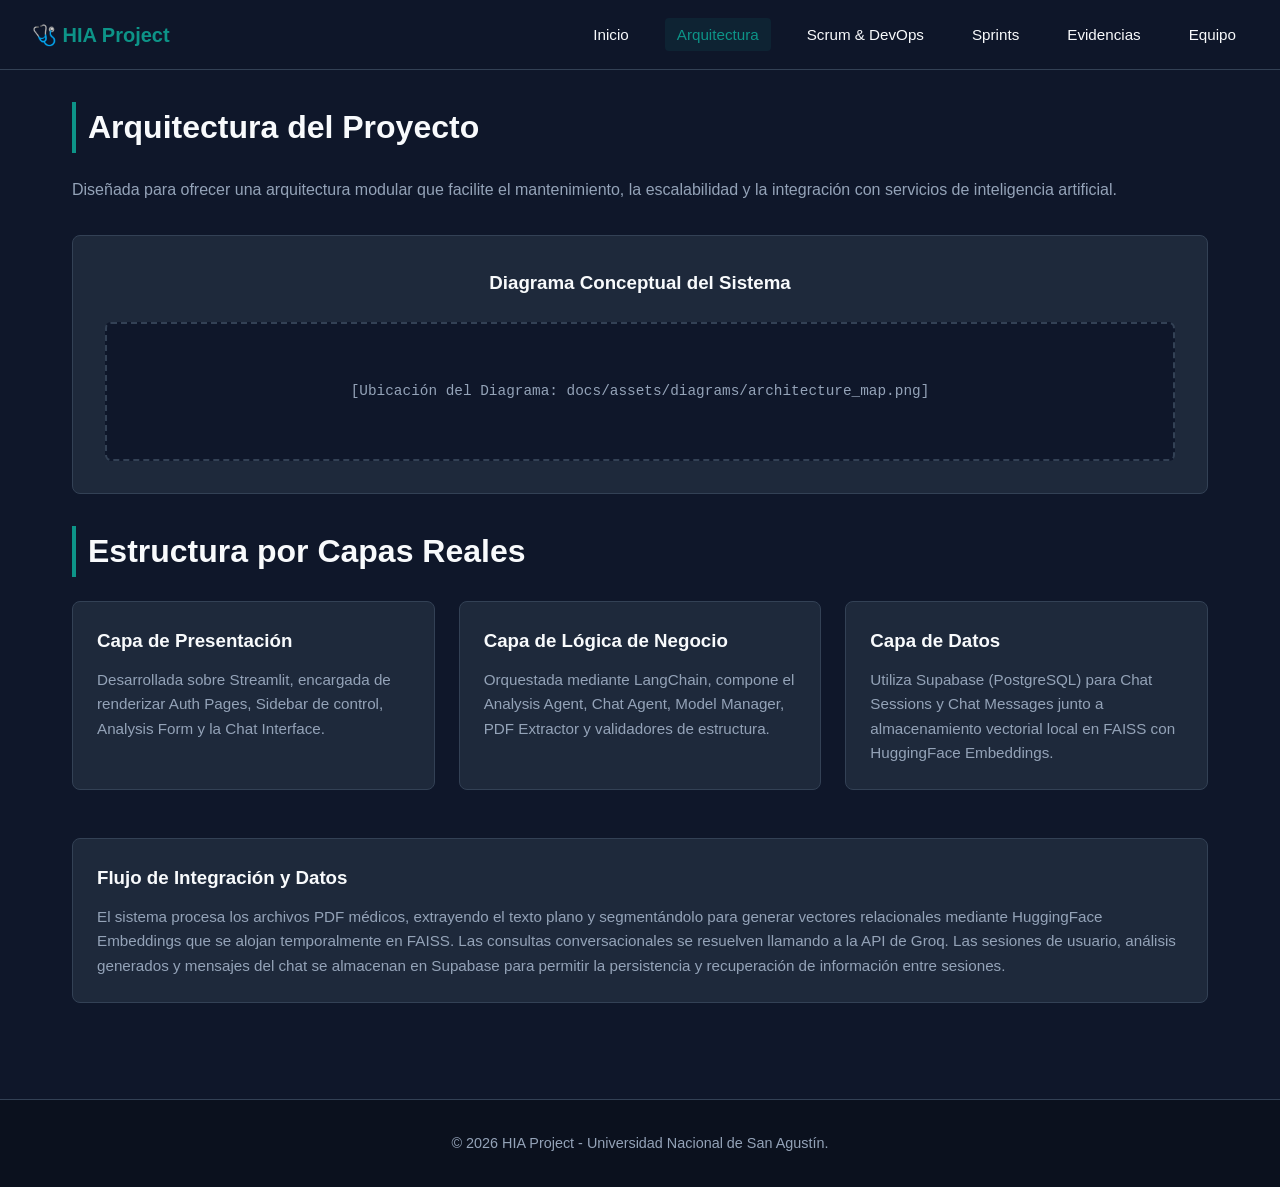
==== docs/architecture.html @ 60c0e1f0 "Add GitHub Pages documentation" ====
<!DOCTYPE html>
<html lang="es">
<head>
    <meta charset="UTF-8">
    <meta name="viewport" content="width=device-width, initial-scale=1.0">
    <title>HIA - Arquitectura</title>
    <link rel="stylesheet" href="css/styles.css">
</head>
<body>

    <nav class="navbar">
        <div class="nav-logo">🩺 HIA Project</div>
        <div class="menu-toggle"><span></span><span></span><span></span></div>
        <ul class="nav-links">
            <li><a href="index.html">Inicio</a></li>
            <li><a href="architecture.html">Arquitectura</a></li>
            <li><a href="scrum-devops.html">Scrum & DevOps</a></li>
            <li><a href="sprints.html">Sprints</a></li>
            <li><a href="evidence.html">Evidencias</a></li>
            <li><a href="team.html">Equipo</a></li>
        </ul>
    </nav>

    <main class="container">
        <header style="margin-bottom: 2rem;">
            <h1 class="section-title">Arquitectura del Proyecto</h1>
            <p style="color: var(--text-muted);">Diseñada para ofrecer una arquitectura modular que facilite el mantenimiento, la escalabilidad y la integración con servicios de inteligencia artificial.</p>
        </header>

        <section class="diagram-container">
            <h3>Diagrama Conceptual del Sistema</h3>
            <div style="margin-top: 1.5rem;" class="placeholder-img">
                [Ubicación del Diagrama: docs/assets/diagrams/architecture_map.png]
            </div>
        </section>

        <section>
            <h2 class="section-title">Estructura por Capas Reales</h2>
            <div class="grid-3">
                <div class="card">
                    <h3>Capa de Presentación</h3>
                    <p style="color: var(--text-muted); font-size: 0.95rem;">Desarrollada sobre Streamlit, encargada de renderizar Auth Pages, Sidebar de control, Analysis Form y la Chat Interface.</p>
                </div>
                <div class="card">
                    <h3>Capa de Lógica de Negocio</h3>
                    <p style="color: var(--text-muted); font-size: 0.95rem;">Orquestada mediante LangChain, compone el Analysis Agent, Chat Agent, Model Manager, PDF Extractor y validadores de estructura.</p>
                </div>
                <div class="card">
                    <h3>Capa de Datos</h3>
                    <p style="color: var(--text-muted); font-size: 0.95rem;">Utiliza Supabase (PostgreSQL) para Chat Sessions y Chat Messages junto a almacenamiento vectorial local en FAISS con HuggingFace Embeddings.</p>
                </div>
            </div>
        </section>

        <section class="card" style="margin-top: 1.5rem;">
            <h3>Flujo de Integración y Datos</h3>
            <p style="color: var(--text-muted); font-size: 0.95rem;">
                El sistema procesa los archivos PDF médicos, extrayendo el texto plano y segmentándolo para generar vectores relacionales mediante HuggingFace Embeddings que se alojan temporalmente en FAISS. Las consultas conversacionales se resuelven llamando a la API de Groq. Las sesiones de usuario, análisis generados y mensajes del chat se almacenan en Supabase para permitir la persistencia y recuperación de información entre sesiones.
            </p>
        </section>
    </main>

    <footer>
        <p>&copy; 2026 HIA Project - Universidad Nacional de San Agustín.</p>
    </footer>

    <script src="js/main.js"></script>
</body>
</html>
---- docs/css/styles.css ----
/* ==========================================================================
   HEALTH INSIGHTS AGENT (HIA) - STYLESHEET (CORREGIDO HITO 2)
   ========================================================================== */

:root {
    --primary-color: #0f172a;    /* Slate 900 - Fondo principal */
    --secondary-color: #1e293b;  /* Slate 800 - Tarjetas y componentes */
    --accent-color: #0d9488;     /* Teal 600 - Interacciones y estados completados */
    --accent-hover: #0f766e;     /* Teal 700 - Hover */
    --warning-color: #eab308;    /* Yellow 500 - Estado en progreso */
    --text-main: #f8fafc;        /* Slate 50 - Texto principal */
    --text-muted: #94a3b8;       /* Slate 400 - Subtítulos y descripciones */
    --border-color: #334155;     /* Slate 700 - Bordes sutiles */
    --font-stack: 'Segoe UI', -apple-system, BlinkMacSystemFont, Roboto, sans-serif;
    --max-width: 1200px;
}

* {
    margin: 0;
    padding: 0;
    box-sizing: border-box;
}

body {
    font-family: var(--font-stack);
    background-color: var(--primary-color);
    color: var(--text-main);
    line-height: 1.6;
    padding-top: 70px;
}

a {
    color: inherit;
    text-decoration: none;
}

/* --- NAVBAR --- */
.navbar {
    position: fixed;
    top: 0;
    left: 0;
    width: 100%;
    height: 70px;
    background-color: rgba(15, 23, 42, 0.95);
    border-bottom: 1px solid var(--border-color);
    display: flex;
    justify-content: space-between;
    align-items: center;
    padding: 0 2rem;
    z-index: 1000;
    backdrop-filter: blur(10px);
}

.nav-logo {
    font-weight: 700;
    font-size: 1.25rem;
    color: var(--accent-color);
}

.nav-links {
    display: flex;
    list-style: none;
    gap: 1.5rem;
}

.nav-links a {
    font-size: 0.95rem;
    font-weight: 500;
    transition: color 0.3s;
    padding: 0.5rem 0.75rem;
    border-radius: 4px;
}

.nav-links a:hover, .nav-links a.active {
    color: var(--accent-color);
    background-color: rgba(13, 148, 136, 0.1);
}

/* --- HERO SECTION --- */
.hero {
    max-width: var(--max-width);
    margin: 4rem auto 2rem auto;
    padding: 0 2rem;
    text-align: center;
}

.hero h1 {
    font-size: 3rem;
    font-weight: 800;
    margin-bottom: 1rem;
}

.hero p {
    font-size: 1.25rem;
    color: var(--text-muted);
    max-width: 800px;
    margin: 0 auto 2rem auto;
}

.cta-group {
    display: flex;
    justify-content: center;
    gap: 1rem;
    flex-wrap: wrap;
}

/* --- BOTONES --- */
.btn {
    display: inline-flex;
    align-items: center;
    justify-content: center;
    padding: 0.75rem 1.5rem;
    font-weight: 600;
    border-radius: 6px;
    transition: all 0.2s;
    cursor: pointer;
    border: none;
}

.btn-primary {
    background-color: var(--accent-color);
    color: #ffffff;
}

.btn-primary:hover {
    background-color: var(--accent-hover);
}

.btn-secondary {
    background-color: var(--secondary-color);
    border: 1px solid var(--border-color);
}

.btn-secondary:hover {
    background-color: var(--border-color);
}

/* --- CONTENEDORES Y MAQUETACIÓN --- */
.container {
    max-width: var(--max-width);
    margin: 0 auto;
    padding: 2rem;
}

.section-title {
    font-size: 2rem;
    font-weight: 700;
    margin-bottom: 1.5rem;
    border-left: 4px solid var(--accent-color);
    padding-left: 0.75rem;
}

.grid-2 {
    display: grid;
    grid-template-columns: repeat(auto-fit, minmax(450px, 1fr));
    gap: 1.5rem;
    margin-bottom: 2rem;
}

.grid-3 {
    display: grid;
    grid-template-columns: repeat(auto-fit, minmax(300px, 1fr));
    gap: 1.5rem;
    margin-bottom: 3rem;
}

.card {
    background-color: var(--secondary-color);
    border: 1px solid var(--border-color);
    border-radius: 8px;
    padding: 1.5rem;
}

.card h3 {
    margin-bottom: 0.75rem;
    color: var(--text-main);
}

.card-tech-title {
    color: var(--accent-color) !important;
}

/* --- TABLAS RESPONSIVAS --- */
.table-responsive {
    overflow-x: auto;
    margin-bottom: 2rem;
    border: 1px solid var(--border-color);
    border-radius: 8px;
}

table {
    width: 100%;
    border-collapse: collapse;
    background-color: var(--secondary-color);
}

th, td {
    padding: 1rem;
    text-align: left;
    border-bottom: 1px solid var(--border-color);
}

th {
    background-color: rgba(13, 148, 136, 0.15);
    color: var(--text-main);
}

/* --- CONTENEDORES DE IMAGEN / CONTENIDO --- */
.diagram-container {
    background-color: var(--secondary-color);
    border: 1px solid var(--border-color);
    border-radius: 8px;
    padding: 2rem;
    text-align: center;
    margin-bottom: 2rem;
}

.placeholder-img {
    background-color: var(--primary-color);
    border: 2px dashed var(--border-color);
    padding: 3.5rem 1.5rem;
    border-radius: 6px;
    color: var(--text-muted);
    font-family: monospace;
    font-size: 0.9rem;
}

/* --- FOOTER --- */
footer {
    border-top: 1px solid var(--border-color);
    background-color: #0b111e;
    padding: 2rem;
    text-align: center;
    color: var(--text-muted);
    font-size: 0.9rem;
    margin-top: 4rem;
}

/* --- MENÚ RESPONSIVO --- */
.menu-toggle {
    display: none;
    flex-direction: column;
    gap: 5px;
    cursor: pointer;
}

.menu-toggle span {
    width: 25px;
    height: 3px;
    background-color: var(--text-main);
}

@media (max-width: 768px) {
    .menu-toggle { display: flex; }
    .nav-links {
        display: none;
        flex-direction: column;
        position: absolute;
        top: 70px;
        left: 0;
        width: 100%;
        background-color: var(--primary-color);
        border-bottom: 1px solid var(--border-color);
        padding: 1rem 0;
    }
    .nav-links.active { display: flex; }
    .grid-2 { grid-template-columns: 1fr; }
}
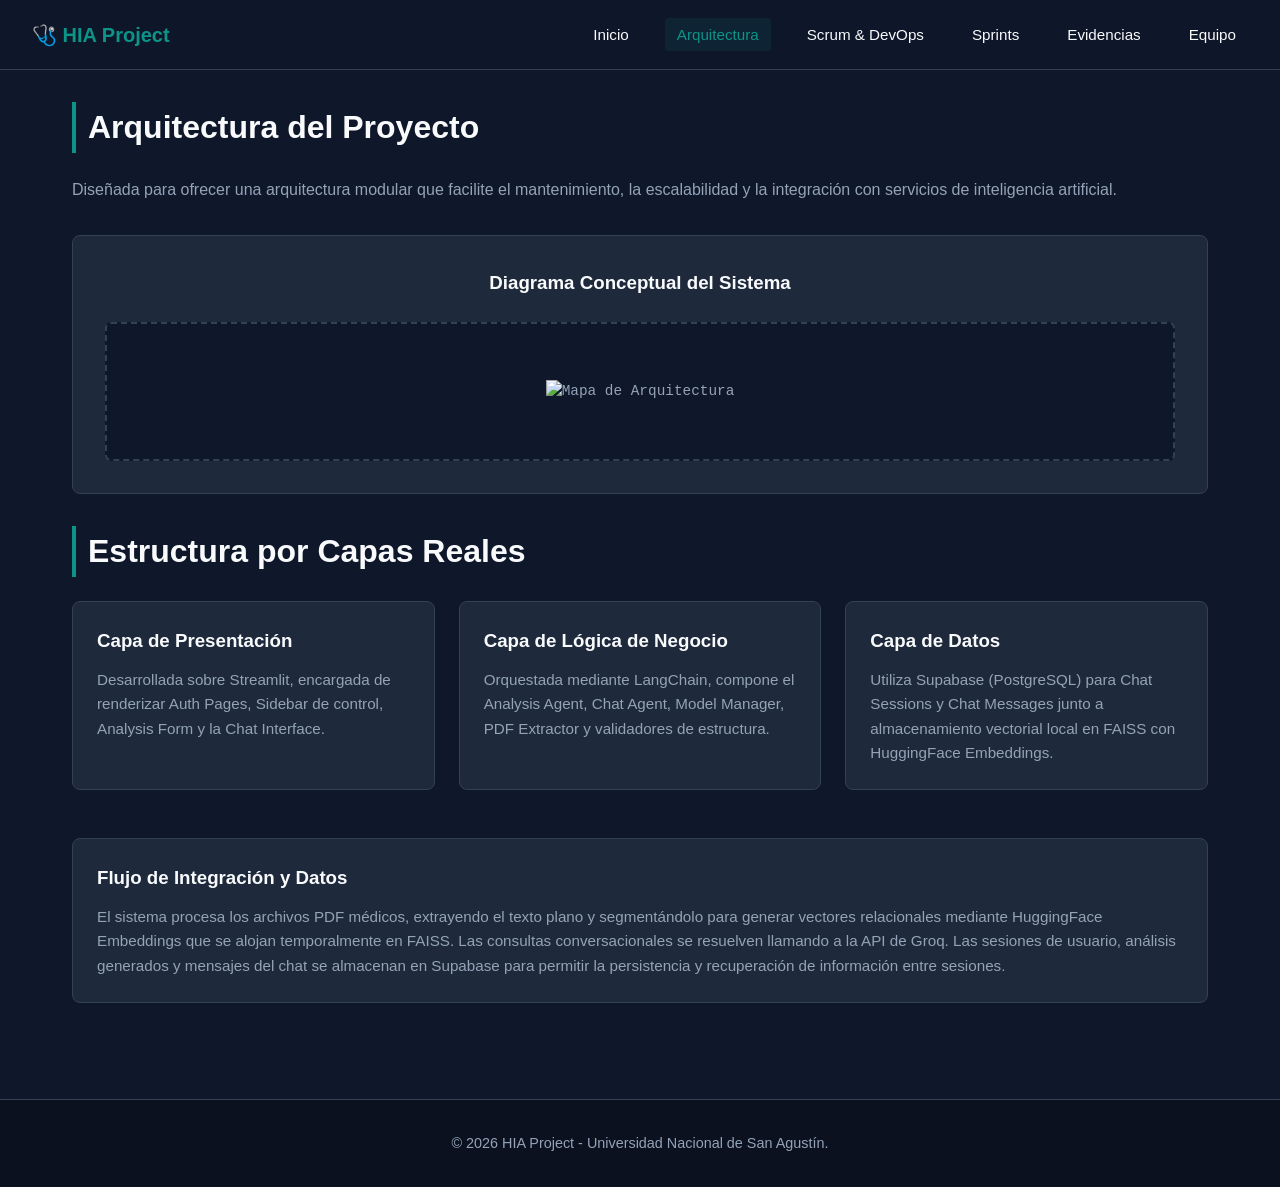
==== commit 303c32e2: "Add GitHub Pages documentation" ====
--- a/docs/architecture.html
+++ b/docs/architecture.html
@@ -30,7 +30,7 @@
         <section class="diagram-container">
             <h3>Diagrama Conceptual del Sistema</h3>
             <div style="margin-top: 1.5rem;" class="placeholder-img">
-                [Ubicación del Diagrama: docs/assets/diagrams/architecture_map.png]
+                <img src="docs/assets/diagrams/architecture_map.png" alt="Mapa de Arquitectura" style="max-width: 100%; height: auto;">
             </div>
         </section>
 
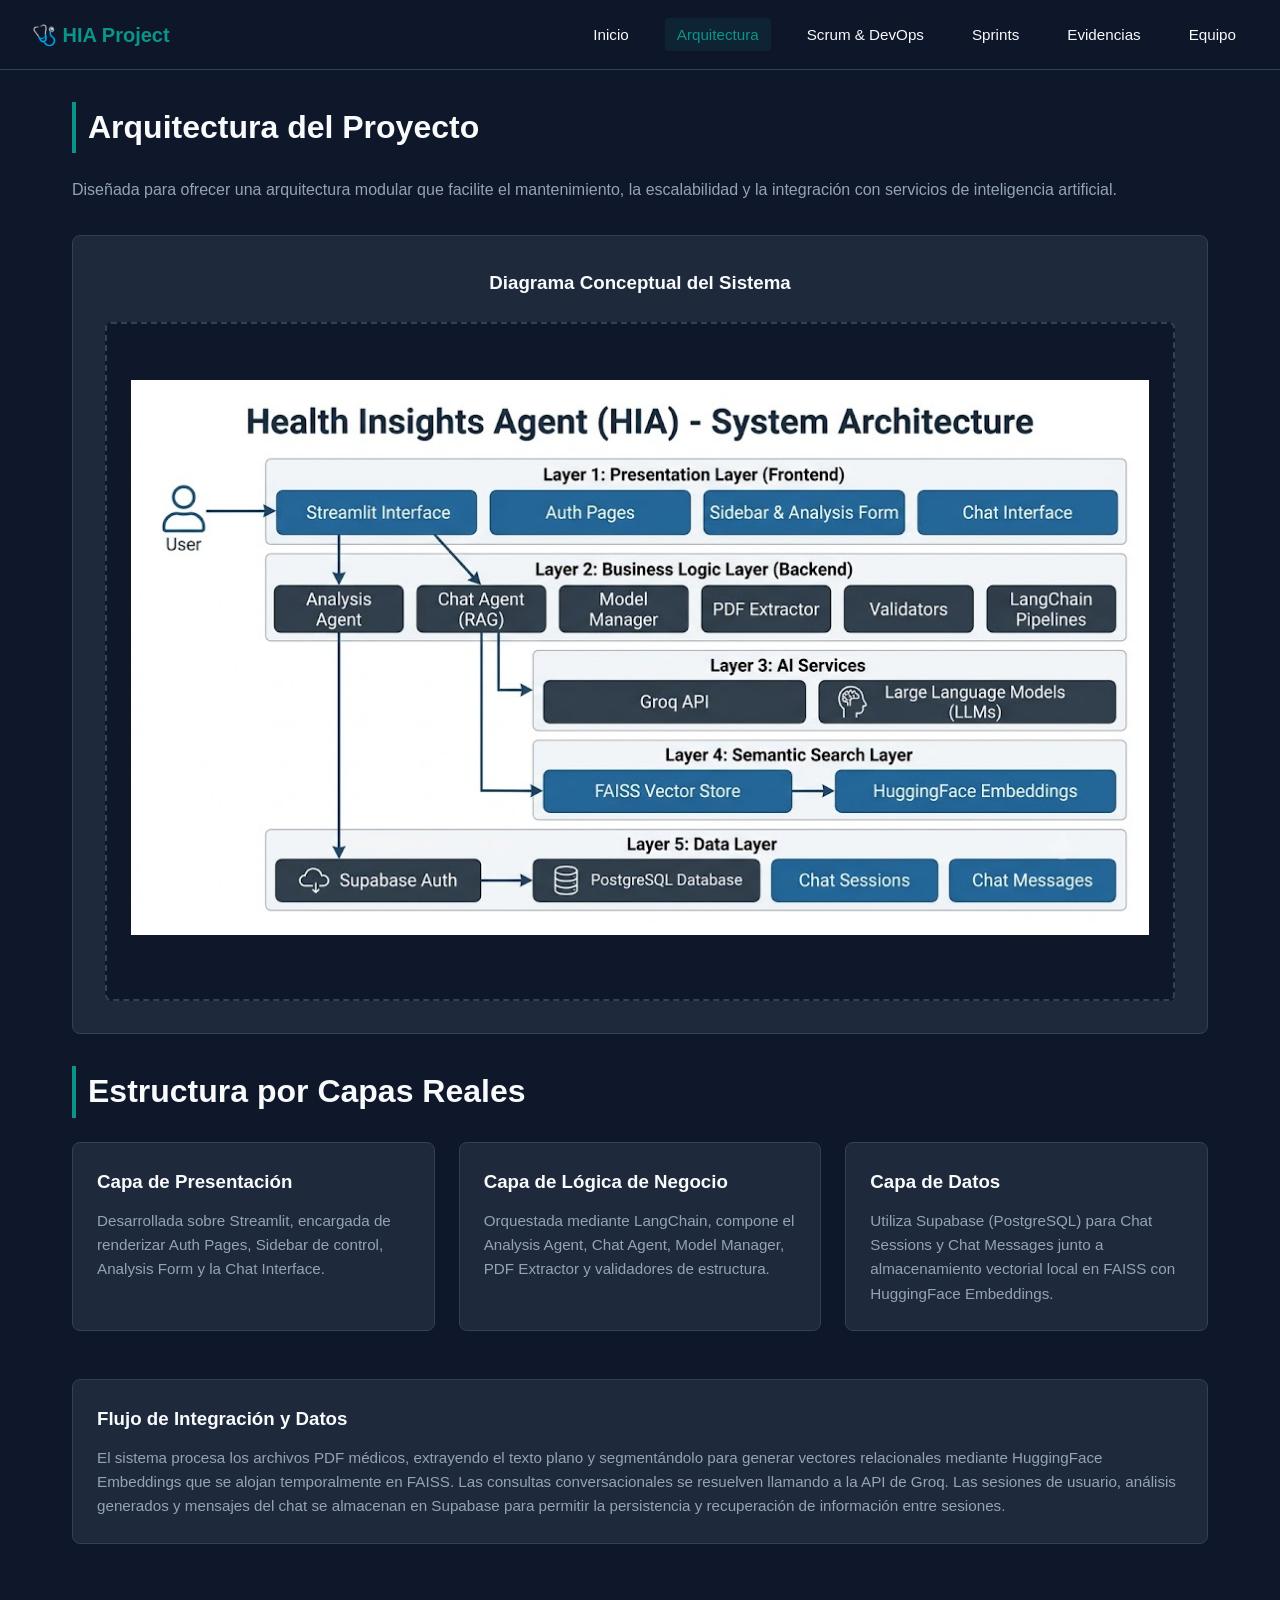
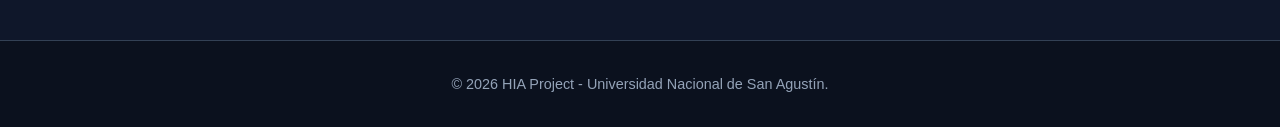
==== commit a6b367ed: "Add automated unit tests and CI validation" ====
--- a/docs/architecture.html
+++ b/docs/architecture.html
@@ -30,7 +30,7 @@
         <section class="diagram-container">
             <h3>Diagrama Conceptual del Sistema</h3>
             <div style="margin-top: 1.5rem;" class="placeholder-img">
-                <img src="docs/assets/diagrams/architecture_map.png" alt="Mapa de Arquitectura" style="max-width: 100%; height: auto;">
+                <img src="./assets/diagrams/architecture_map.png" alt="Mapa de Arquitectura" style="max-width: 100%; height: auto;">
             </div>
         </section>
 
